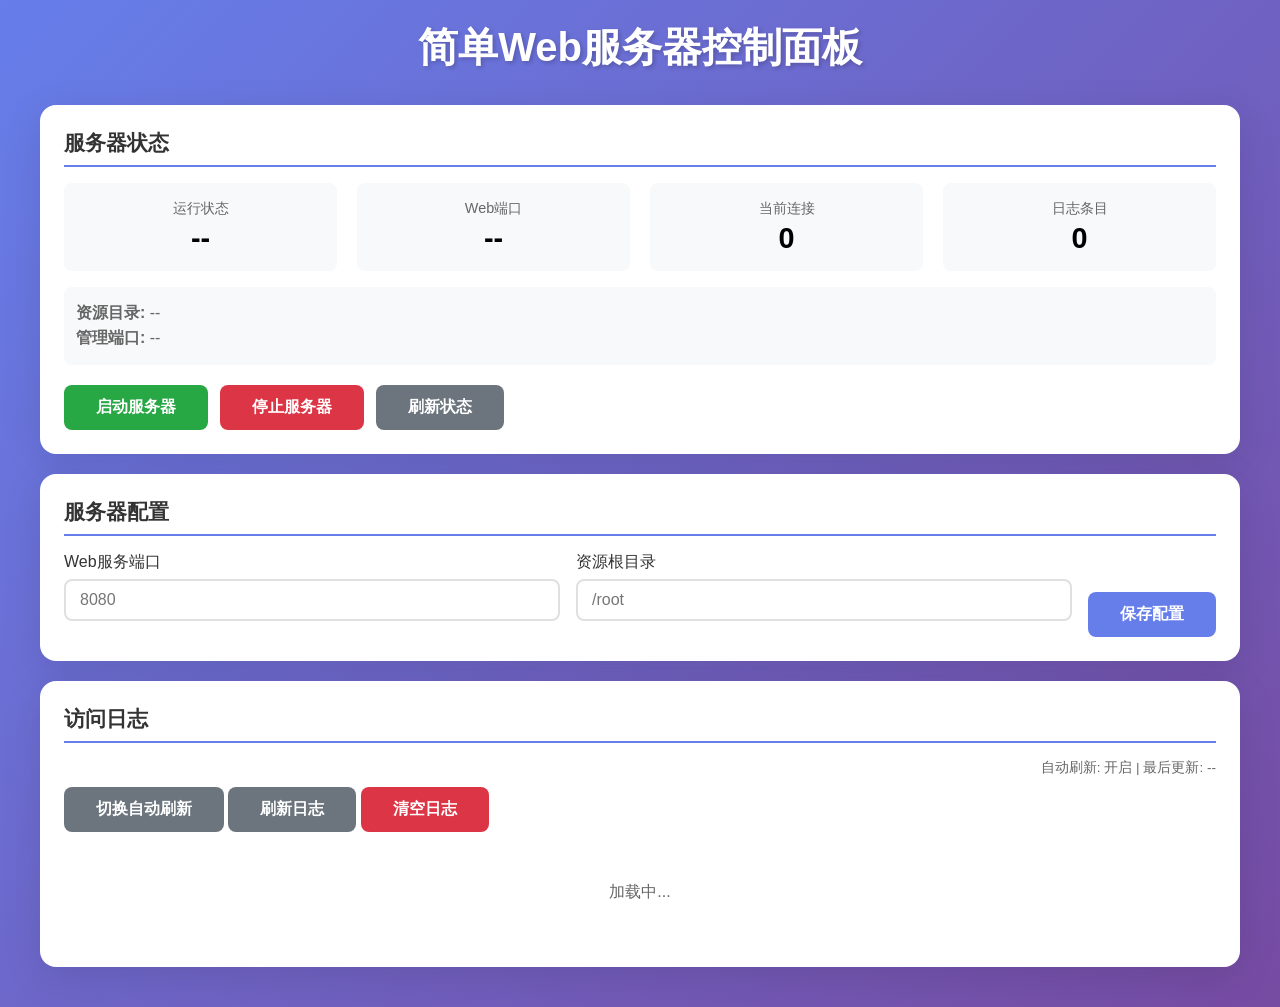
==== static/index.html @ cefb4343 "init commit" ====
<!DOCTYPE html>
<html lang="zh-CN">
<head>
    <meta charset="UTF-8">
    <meta name="viewport" content="width=device-width, initial-scale=1.0">
    <title>简单Web服务器 - 控制面板</title>
    <style>
        * {
            margin: 0;
            padding: 0;
            box-sizing: border-box;
        }
        body {
            font-family: -apple-system, BlinkMacSystemFont, 'Segoe UI', Roboto, sans-serif;
            background: linear-gradient(135deg, #667eea 0%, #764ba2 100%);
            min-height: 100vh;
            padding: 20px;
        }
        .container {
            max-width: 1200px;
            margin: 0 auto;
        }
        h1 {
            color: white;
            text-align: center;
            margin-bottom: 30px;
            font-size: 2.5em;
            text-shadow: 2px 2px 4px rgba(0,0,0,0.2);
        }
        .card {
            background: white;
            border-radius: 16px;
            padding: 24px;
            margin-bottom: 20px;
            box-shadow: 0 10px 40px rgba(0,0,0,0.1);
        }
        .card h2 {
            color: #333;
            margin-bottom: 16px;
            font-size: 1.3em;
            border-bottom: 2px solid #667eea;
            padding-bottom: 8px;
        }
        .status-bar {
            display: flex;
            gap: 20px;
            flex-wrap: wrap;
        }
        .status-item {
            flex: 1;
            min-width: 150px;
            padding: 16px;
            background: #f8f9fa;
            border-radius: 8px;
            text-align: center;
        }
        .status-item .label {
            color: #666;
            font-size: 0.9em;
        }
        .status-item .value {
            font-size: 1.8em;
            font-weight: bold;
            margin-top: 4px;
        }
        .status-item .value.running { color: #28a745; }
        .status-item .value.stopped { color: #dc3545; }
        .btn-group {
            display: flex;
            gap: 12px;
            flex-wrap: wrap;
        }
        .btn {
            padding: 12px 32px;
            border: none;
            border-radius: 8px;
            font-size: 1em;
            cursor: pointer;
            transition: all 0.3s;
            font-weight: 600;
        }
        .btn-primary {
            background: #667eea;
            color: white;
        }
        .btn-primary:hover { background: #5a6fd6; }
        .btn-danger {
            background: #dc3545;
            color: white;
        }
        .btn-danger:hover { background: #c82333; }
        .btn-secondary {
            background: #6c757d;
            color: white;
        }
        .btn-secondary:hover { background: #5a6268; }
        .btn-success {
            background: #28a745;
            color: white;
        }
        .btn-success:hover { background: #218838; }
        .btn:disabled {
            opacity: 0.6;
            cursor: not-allowed;
        }
        .form-group {
            margin-bottom: 16px;
        }
        .form-group label {
            display: block;
            margin-bottom: 6px;
            color: #333;
            font-weight: 500;
        }
        .form-group input {
            width: 100%;
            padding: 10px 14px;
            border: 2px solid #e0e0e0;
            border-radius: 8px;
            font-size: 1em;
            transition: border-color 0.3s;
        }
        .form-group input:focus {
            outline: none;
            border-color: #667eea;
        }
        .config-row {
            display: flex;
            gap: 16px;
            align-items: flex-end;
        }
        .config-row .form-group {
            flex: 1;
        }
        table {
            width: 100%;
            border-collapse: collapse;
        }
        th, td {
            padding: 12px;
            text-align: left;
            border-bottom: 1px solid #e0e0e0;
        }
        th {
            background: #f8f9fa;
            font-weight: 600;
            color: #333;
        }
        tr:hover {
            background: #f8f9fa;
        }
        .log-status {
            display: inline-block;
            padding: 2px 8px;
            border-radius: 4px;
            font-size: 0.85em;
            font-weight: 600;
        }
        .log-status.success { background: #d4edda; color: #155724; }
        .log-status.error { background: #f8d7da; color: #721c24; }
        .log-status.warning { background: #fff3cd; color: #856404; }
        .empty-state {
            text-align: center;
            padding: 40px;
            color: #666;
        }
        .server-info {
            background: #f8f9fa;
            padding: 12px;
            border-radius: 8px;
            margin-top: 16px;
        }
        .server-info p {
            margin: 4px 0;
            color: #666;
        }
        .toast {
            position: fixed;
            top: 20px;
            right: 20px;
            padding: 16px 24px;
            border-radius: 8px;
            color: white;
            font-weight: 500;
            opacity: 0;
            transform: translateX(100px);
            transition: all 0.3s;
            z-index: 1000;
        }
        .toast.show { opacity: 1; transform: translateX(0); }
        .toast.success { background: #28a745; }
        .toast.error { background: #dc3545; }
        .refresh-info {
            text-align: right;
            color: #666;
            font-size: 0.85em;
            margin-bottom: 10px;
        }
    </style>
</head>
<body>
    <div class="container">
        <h1>简单Web服务器控制面板</h1>

        <!-- 状态卡片 -->
        <div class="card">
            <h2>服务器状态</h2>
            <div class="status-bar">
                <div class="status-item">
                    <div class="label">运行状态</div>
                    <div class="value" id="status-value">--</div>
                </div>
                <div class="status-item">
                    <div class="label">Web端口</div>
                    <div class="value" id="port-value">--</div>
                </div>
                <div class="status-item">
                    <div class="label">当前连接</div>
                    <div class="value" id="connections-value">0</div>
                </div>
                <div class="status-item">
                    <div class="label">日志条目</div>
                    <div class="value" id="logs-value">0</div>
                </div>
            </div>
            <div class="server-info">
                <p><strong>资源目录:</strong> <span id="root-dir">--</span></p>
                <p><strong>管理端口:</strong> <span id="admin-port">--</span></p>
            </div>
            <div class="btn-group" style="margin-top: 20px;">
                <button class="btn btn-success" id="btn-start" onclick="startServer()">启动服务器</button>
                <button class="btn btn-danger" id="btn-stop" onclick="stopServer()">停止服务器</button>
                <button class="btn btn-secondary" onclick="refreshStatus()">刷新状态</button>
            </div>
        </div>

        <!-- 配置卡片 -->
        <div class="card">
            <h2>服务器配置</h2>
            <div class="config-row">
                <div class="form-group">
                    <label for="config-port">Web服务端口</label>
                    <input type="number" id="config-port" min="1" max="65535" placeholder="8080">
                </div>
                <div class="form-group">
                    <label for="config-root">资源根目录</label>
                    <input type="text" id="config-root" placeholder="/root">
                </div>
                <button class="btn btn-primary" onclick="updateConfig()">保存配置</button>
            </div>
        </div>

        <!-- 日志卡片 -->
        <div class="card">
            <h2>访问日志</h2>
            <div class="refresh-info">自动刷新: <span id="auto-refresh">开启</span> | 最后更新: <span id="last-update">--</span></div>
            <div style="margin-bottom: 10px;">
                <button class="btn btn-secondary" onclick="toggleAutoRefresh()">切换自动刷新</button>
                <button class="btn btn-secondary" onclick="refreshLogs()">刷新日志</button>
                <button class="btn btn-danger" onclick="clearLogs()">清空日志</button>
            </div>
            <div id="logs-container">
                <div class="empty-state">加载中...</div>
            </div>
        </div>
    </div>

    <!-- 提示消息 -->
    <div class="toast" id="toast"></div>

    <script>
        let autoRefresh = true;
        let refreshInterval;

        // 显示提示消息
        function showToast(message, type = 'success') {
            const toast = document.getElementById('toast');
            toast.textContent = message;
            toast.className = 'toast ' + type + ' show';
            setTimeout(() => toast.classList.remove('show'), 3000);
        }

        // 格式化时间
        function formatTime(timeStr) {
            return timeStr;
        }

        // 获取状态
        async function refreshStatus() {
            try {
                const resp = await fetch('/api/status');
                const data = await resp.json();
                if (data.success) {
                    const status = data.data;
                    document.getElementById('status-value').textContent = status.running ? '运行中' : '已停止';
                    document.getElementById('status-value').className = 'value ' + (status.running ? 'running' : 'stopped');
                    document.getElementById('port-value').textContent = status.port;
                    document.getElementById('connections-value').textContent = status.connections;
                    document.getElementById('logs-value').textContent = status.logCount;
                    document.getElementById('root-dir').textContent = status.rootDir;
                    document.getElementById('admin-port').textContent = status.adminPort;

                    document.getElementById('btn-start').disabled = status.running;
                    document.getElementById('btn-stop').disabled = !status.running;

                    document.getElementById('config-port').value = status.port;
                    document.getElementById('config-root').value = status.rootDir;
                }
            } catch (e) {
                console.error('获取状态失败:', e);
            }
        }

        // 启动服务器
        async function startServer() {
            try {
                const resp = await fetch('/api/start', { method: 'POST' });
                const data = await resp.json();
                showToast(data.message, data.success ? 'success' : 'error');
                if (data.success) {
                    refreshStatus();
                    refreshLogs();
                }
            } catch (e) {
                showToast('启动失败', 'error');
            }
        }

        // 停止服务器
        async function stopServer() {
            try {
                const resp = await fetch('/api/stop', { method: 'POST' });
                const data = await resp.json();
                showToast(data.message, data.success ? 'success' : 'error');
                if (data.success) {
                    refreshStatus();
                }
            } catch (e) {
                showToast('停止失败', 'error');
            }
        }

        // 更新配置
        async function updateConfig() {
            const port = parseInt(document.getElementById('config-port').value);
            const rootDir = document.getElementById('config-root').value;

            try {
                const resp = await fetch('/api/config', {
                    method: 'POST',
                    headers: { 'Content-Type': 'application/json' },
                    body: JSON.stringify({ port, rootDir })
                });
                const data = await resp.json();
                showToast(data.message, data.success ? 'success' : 'error');
                if (data.success) {
                    refreshStatus();
                }
            } catch (e) {
                showToast('配置失败', 'error');
            }
        }

        // 刷新日志
        async function refreshLogs() {
            try {
                const resp = await fetch('/api/logs');
                const data = await resp.json();
                if (data.success) {
                    renderLogs(data.data.logs);
                    document.getElementById('last-update').textContent = new Date().toLocaleTimeString();
                }
            } catch (e) {
                console.error('获取日志失败:', e);
            }
        }

        // 渲染日志表格
        function renderLogs(logs) {
            const container = document.getElementById('logs-container');
            if (!logs || logs.length === 0) {
                container.innerHTML = '<div class="empty-state">暂无访问日志</div>';
                return;
            }

            let html = `
                <table>
                    <thead>
                        <tr>
                            <th>时间</th>
                            <th>客户端IP</th>
                            <th>请求方法</th>
                            <th>URL</th>
                            <th>状态码</th>
                        </tr>
                    </thead>
                    <tbody>
            `;

            logs.forEach(log => {
                const statusClass = log.Status >= 200 && log.Status < 300 ? 'success' :
                                   log.Status >= 400 && log.Status < 500 ? 'warning' : 'error';
                html += `
                    <tr>
                        <td>${log.Time}</td>
                        <td>${log.ClientIP}</td>
                        <td>${log.Method}</td>
                        <td>${log.URL}</td>
                        <td><span class="log-status ${statusClass}">${log.Status}</span></td>
                    </tr>
                `;
            });

            html += '</tbody></table>';
            container.innerHTML = html;
        }

        // 清空日志
        async function clearLogs() {
            if (!confirm('确定要清空所有日志吗？')) return;
            try {
                const resp = await fetch('/api/logs/clear', { method: 'POST' });
                const data = await resp.json();
                showToast(data.message, data.success ? 'success' : 'error');
                if (data.success) {
                    refreshLogs();
                    refreshStatus();
                }
            } catch (e) {
                showToast('清空失败', 'error');
            }
        }

        // 切换自动刷新
        function toggleAutoRefresh() {
            autoRefresh = !autoRefresh;
            document.getElementById('auto-refresh').textContent = autoRefresh ? '开启' : '关闭';
            if (autoRefresh) {
                startAutoRefresh();
            } else {
                clearInterval(refreshInterval);
            }
        }

        // 启动自动刷新
        function startAutoRefresh() {
            clearInterval(refreshInterval);
            refreshInterval = setInterval(() => {
                if (autoRefresh) {
                    refreshStatus();
                    refreshLogs();
                }
            }, 2000);
        }

        // 页面加载完成后初始化
        document.addEventListener('DOMContentLoaded', () => {
            refreshStatus();
            refreshLogs();
            startAutoRefresh();
        });
    </script>
</body>
</html>
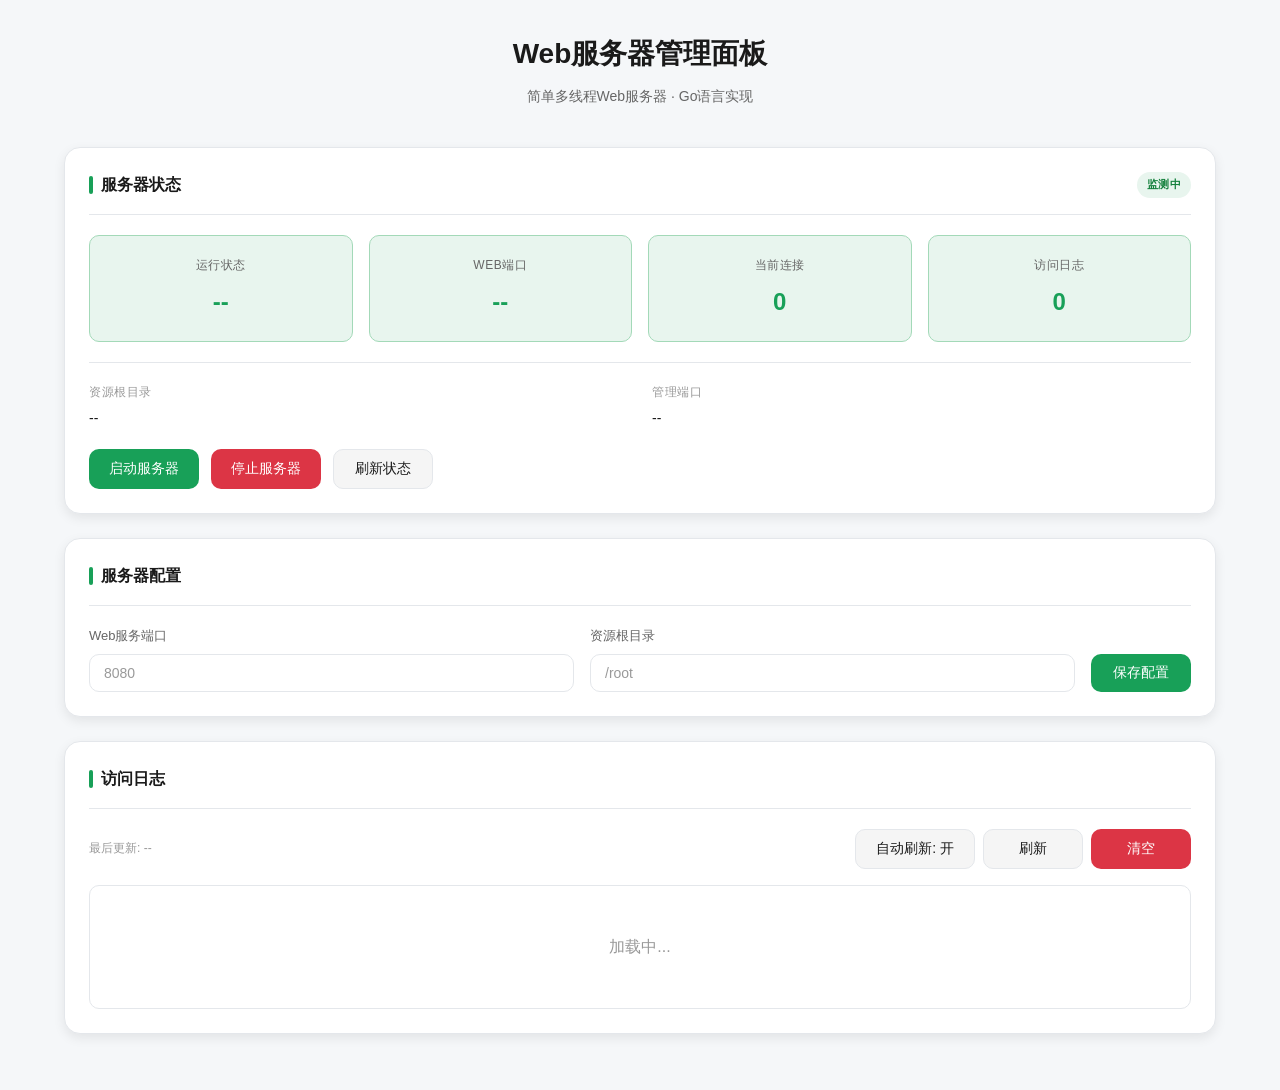
==== commit d489fce9: "feat(ui): 优化Web服务器管理界面和错误页面 - 重构错误响应页面，添加现代化UI设计和中文提示信息 - 更新主页管理面板样式，使用CSS变量和响应式布局 - 添加服务器状态指示器和美化的状" ====
--- a/static/index.html
+++ b/static/index.html
@@ -3,209 +3,454 @@
 <head>
     <meta charset="UTF-8">
     <meta name="viewport" content="width=device-width, initial-scale=1.0">
-    <title>简单Web服务器 - 控制面板</title>
+    <title>Web服务器管理面板</title>
     <style>
+        :root {
+            --primary: #18A058;
+            --primary-dark: #14803c;
+            --primary-light: #e8f5ee;
+            --primary-border: #a3d9b8;
+            --bg-page: #f5f7f9;
+            --bg-card: #ffffff;
+            --text-primary: #1a1a1a;
+            --text-secondary: #666666;
+            --text-muted: #999999;
+            --border-color: #e4e7eb;
+            --shadow-sm: 0 1px 2px rgba(0,0,0,0.05);
+            --shadow-md: 0 4px 12px rgba(0,0,0,0.08);
+            --shadow-lg: 0 8px 24px rgba(0,0,0,0.12);
+            --radius-sm: 6px;
+            --radius-md: 10px;
+            --radius-lg: 16px;
+        }
+
         * {
             margin: 0;
             padding: 0;
             box-sizing: border-box;
         }
+
         body {
-            font-family: -apple-system, BlinkMacSystemFont, 'Segoe UI', Roboto, sans-serif;
-            background: linear-gradient(135deg, #667eea 0%, #764ba2 100%);
+            font-family: -apple-system, BlinkMacSystemFont, 'Segoe UI', Roboto, 'Helvetica Neue', Arial, sans-serif;
+            background: var(--bg-page);
+            color: var(--text-primary);
+            line-height: 1.6;
             min-height: 100vh;
-            padding: 20px;
-        }
+        }
+
         .container {
             max-width: 1200px;
             margin: 0 auto;
-        }
-        h1 {
-            color: white;
+            padding: 32px 24px;
+        }
+
+        /* 页面标题 */
+        .page-header {
             text-align: center;
-            margin-bottom: 30px;
-            font-size: 2.5em;
-            text-shadow: 2px 2px 4px rgba(0,0,0,0.2);
-        }
+            margin-bottom: 40px;
+        }
+
+        .page-title {
+            font-size: 28px;
+            font-weight: 600;
+            color: var(--text-primary);
+            margin-bottom: 8px;
+        }
+
+        .page-subtitle {
+            color: var(--text-secondary);
+            font-size: 14px;
+        }
+
+        /* 卡片样式 */
         .card {
-            background: white;
-            border-radius: 16px;
+            background: var(--bg-card);
+            border-radius: var(--radius-lg);
+            box-shadow: var(--shadow-md);
             padding: 24px;
+            margin-bottom: 24px;
+            border: 1px solid var(--border-color);
+        }
+
+        .card-header {
+            display: flex;
+            align-items: center;
+            justify-content: space-between;
             margin-bottom: 20px;
-            box-shadow: 0 10px 40px rgba(0,0,0,0.1);
-        }
-        .card h2 {
-            color: #333;
-            margin-bottom: 16px;
-            font-size: 1.3em;
-            border-bottom: 2px solid #667eea;
-            padding-bottom: 8px;
-        }
-        .status-bar {
+            padding-bottom: 16px;
+            border-bottom: 1px solid var(--border-color);
+        }
+
+        .card-title {
+            font-size: 16px;
+            font-weight: 600;
+            color: var(--text-primary);
             display: flex;
-            gap: 20px;
+            align-items: center;
+            gap: 8px;
+        }
+
+        .card-title::before {
+            content: '';
+            width: 4px;
+            height: 18px;
+            background: var(--primary);
+            border-radius: 2px;
+        }
+
+        /* 状态网格 */
+        .status-grid {
+            display: grid;
+            grid-template-columns: repeat(auto-fit, minmax(180px, 1fr));
+            gap: 16px;
+        }
+
+        .status-item {
+            background: var(--primary-light);
+            border-radius: var(--radius-md);
+            padding: 20px;
+            text-align: center;
+            border: 1px solid var(--primary-border);
+            transition: transform 0.2s, box-shadow 0.2s;
+        }
+
+        .status-item:hover {
+            transform: translateY(-2px);
+            box-shadow: var(--shadow-md);
+        }
+
+        .status-item .label {
+            font-size: 12px;
+            color: var(--text-secondary);
+            text-transform: uppercase;
+            letter-spacing: 0.5px;
+            margin-bottom: 8px;
+        }
+
+        .status-item .value {
+            font-size: 24px;
+            font-weight: 700;
+            color: var(--primary);
+        }
+
+        .status-item .value.stopped {
+            color: var(--text-muted);
+        }
+
+        .status-item .value.running {
+            color: var(--primary);
+        }
+
+        /* 信息区域 */
+        .info-row {
+            display: flex;
+            gap: 24px;
             flex-wrap: wrap;
-        }
-        .status-item {
+            margin-top: 20px;
+            padding-top: 20px;
+            border-top: 1px solid var(--border-color);
+        }
+
+        .info-item {
             flex: 1;
-            min-width: 150px;
-            padding: 16px;
-            background: #f8f9fa;
-            border-radius: 8px;
-            text-align: center;
-        }
-        .status-item .label {
-            color: #666;
-            font-size: 0.9em;
-        }
-        .status-item .value {
-            font-size: 1.8em;
-            font-weight: bold;
-            margin-top: 4px;
-        }
-        .status-item .value.running { color: #28a745; }
-        .status-item .value.stopped { color: #dc3545; }
+            min-width: 200px;
+        }
+
+        .info-label {
+            font-size: 12px;
+            color: var(--text-muted);
+            text-transform: uppercase;
+            letter-spacing: 0.5px;
+            margin-bottom: 4px;
+        }
+
+        .info-value {
+            font-size: 14px;
+            color: var(--text-primary);
+            font-weight: 500;
+            word-break: break-all;
+        }
+
+        /* 按钮样式 */
         .btn-group {
             display: flex;
             gap: 12px;
             flex-wrap: wrap;
-        }
+            margin-top: 20px;
+        }
+
         .btn {
-            padding: 12px 32px;
+            display: inline-flex;
+            align-items: center;
+            justify-content: center;
+            gap: 8px;
+            padding: 10px 20px;
+            font-size: 14px;
+            font-weight: 500;
             border: none;
-            border-radius: 8px;
-            font-size: 1em;
+            border-radius: var(--radius-md);
             cursor: pointer;
-            transition: all 0.3s;
-            font-weight: 600;
-        }
+            transition: all 0.2s;
+            outline: none;
+            min-width: 100px;
+        }
+
+        .btn:focus-visible {
+            box-shadow: 0 0 0 3px rgba(24, 160, 88, 0.3);
+        }
+
         .btn-primary {
-            background: #667eea;
+            background: var(--primary);
             color: white;
         }
-        .btn-primary:hover { background: #5a6fd6; }
+
+        .btn-primary:hover:not(:disabled) {
+            background: var(--primary-dark);
+            transform: translateY(-1px);
+            box-shadow: 0 4px 12px rgba(24, 160, 88, 0.3);
+        }
+
+        .btn-primary:active:not(:disabled) {
+            transform: translateY(0);
+        }
+
         .btn-danger {
             background: #dc3545;
             color: white;
         }
-        .btn-danger:hover { background: #c82333; }
+
+        .btn-danger:hover:not(:disabled) {
+            background: #c82333;
+            transform: translateY(-1px);
+            box-shadow: 0 4px 12px rgba(220, 53, 69, 0.3);
+        }
+
         .btn-secondary {
-            background: #6c757d;
-            color: white;
-        }
-        .btn-secondary:hover { background: #5a6268; }
-        .btn-success {
-            background: #28a745;
-            color: white;
-        }
-        .btn-success:hover { background: #218838; }
+            background: #f5f5f5;
+            color: var(--text-primary);
+            border: 1px solid var(--border-color);
+        }
+
+        .btn-secondary:hover:not(:disabled) {
+            background: #e8e8e8;
+            border-color: #d0d0d0;
+        }
+
         .btn:disabled {
-            opacity: 0.6;
+            opacity: 0.5;
             cursor: not-allowed;
         }
+
+        /* 表单样式 */
+        .config-form {
+            display: flex;
+            gap: 16px;
+            align-items: flex-end;
+            flex-wrap: wrap;
+        }
+
         .form-group {
-            margin-bottom: 16px;
-        }
+            flex: 1;
+            min-width: 200px;
+        }
+
         .form-group label {
             display: block;
-            margin-bottom: 6px;
-            color: #333;
+            font-size: 13px;
             font-weight: 500;
-        }
+            color: var(--text-secondary);
+            margin-bottom: 8px;
+        }
+
         .form-group input {
             width: 100%;
             padding: 10px 14px;
-            border: 2px solid #e0e0e0;
-            border-radius: 8px;
-            font-size: 1em;
-            transition: border-color 0.3s;
-        }
+            font-size: 14px;
+            border: 1px solid var(--border-color);
+            border-radius: var(--radius-md);
+            background: var(--bg-card);
+            color: var(--text-primary);
+            transition: border-color 0.2s, box-shadow 0.2s;
+        }
+
         .form-group input:focus {
             outline: none;
-            border-color: #667eea;
-        }
-        .config-row {
+            border-color: var(--primary);
+            box-shadow: 0 0 0 3px rgba(24, 160, 88, 0.1);
+        }
+
+        .form-group input::placeholder {
+            color: var(--text-muted);
+        }
+
+        /* 日志表格 */
+        .logs-header {
             display: flex;
-            gap: 16px;
-            align-items: flex-end;
-        }
-        .config-row .form-group {
-            flex: 1;
-        }
-        table {
+            justify-content: space-between;
+            align-items: center;
+            margin-bottom: 16px;
+        }
+
+        .logs-meta {
+            font-size: 12px;
+            color: var(--text-muted);
+        }
+
+        .logs-actions {
+            display: flex;
+            gap: 8px;
+        }
+
+        .logs-table {
             width: 100%;
             border-collapse: collapse;
-        }
-        th, td {
-            padding: 12px;
+            font-size: 13px;
+        }
+
+        .logs-table th {
             text-align: left;
-            border-bottom: 1px solid #e0e0e0;
-        }
-        th {
-            background: #f8f9fa;
+            padding: 12px 16px;
+            background: var(--bg-page);
+            color: var(--text-secondary);
             font-weight: 600;
-            color: #333;
-        }
-        tr:hover {
-            background: #f8f9fa;
-        }
-        .log-status {
+            font-size: 11px;
+            text-transform: uppercase;
+            letter-spacing: 0.5px;
+            border-bottom: 1px solid var(--border-color);
+        }
+
+        .logs-table td {
+            padding: 12px 16px;
+            border-bottom: 1px solid var(--border-color);
+            color: var(--text-primary);
+        }
+
+        .logs-table tr:hover td {
+            background: var(--primary-light);
+        }
+
+        .logs-table tr:last-child td {
+            border-bottom: none;
+        }
+
+        /* 状态标签 */
+        .status-badge {
             display: inline-block;
-            padding: 2px 8px;
-            border-radius: 4px;
-            font-size: 0.85em;
+            padding: 4px 10px;
+            font-size: 11px;
             font-weight: 600;
-        }
-        .log-status.success { background: #d4edda; color: #155724; }
-        .log-status.error { background: #f8d7da; color: #721c24; }
-        .log-status.warning { background: #fff3cd; color: #856404; }
+            border-radius: 20px;
+            text-transform: uppercase;
+            letter-spacing: 0.3px;
+        }
+
+        .status-badge.success {
+            background: #d4edda;
+            color: #155724;
+        }
+
+        .status-badge.warning {
+            background: #fff3cd;
+            color: #856404;
+        }
+
+        .status-badge.error {
+            background: #f8d7da;
+            color: #721c24;
+        }
+
+        .status-badge.info {
+            background: var(--primary-light);
+            color: var(--primary-dark);
+        }
+
+        /* 空状态 */
         .empty-state {
             text-align: center;
-            padding: 40px;
-            color: #666;
-        }
-        .server-info {
-            background: #f8f9fa;
-            padding: 12px;
-            border-radius: 8px;
-            margin-top: 16px;
-        }
-        .server-info p {
-            margin: 4px 0;
-            color: #666;
-        }
+            padding: 48px 24px;
+            color: var(--text-muted);
+        }
+
+        .empty-state svg {
+            width: 48px;
+            height: 48px;
+            margin-bottom: 16px;
+            opacity: 0.5;
+        }
+
+        /* Toast提示 */
         .toast {
             position: fixed;
-            top: 20px;
-            right: 20px;
-            padding: 16px 24px;
-            border-radius: 8px;
+            top: 24px;
+            right: 24px;
+            padding: 14px 20px;
+            border-radius: var(--radius-md);
             color: white;
             font-weight: 500;
+            font-size: 14px;
             opacity: 0;
             transform: translateX(100px);
             transition: all 0.3s;
             z-index: 1000;
-        }
-        .toast.show { opacity: 1; transform: translateX(0); }
-        .toast.success { background: #28a745; }
-        .toast.error { background: #dc3545; }
-        .refresh-info {
-            text-align: right;
-            color: #666;
-            font-size: 0.85em;
-            margin-bottom: 10px;
+            box-shadow: var(--shadow-lg);
+        }
+
+        .toast.show {
+            opacity: 1;
+            transform: translateX(0);
+        }
+
+        .toast.success {
+            background: var(--primary);
+        }
+
+        .toast.error {
+            background: #dc3545;
+        }
+
+        /* 滚动条美化 */
+        ::-webkit-scrollbar {
+            width: 8px;
+            height: 8px;
+        }
+
+        ::-webkit-scrollbar-track {
+            background: var(--bg-page);
+        }
+
+        ::-webkit-scrollbar-thumb {
+            background: var(--border-color);
+            border-radius: 4px;
+        }
+
+        ::-webkit-scrollbar-thumb:hover {
+            background: var(--text-muted);
+        }
+
+        /* 表格容器 */
+        .table-container {
+            max-height: 400px;
+            overflow-y: auto;
+            border-radius: var(--radius-md);
+            border: 1px solid var(--border-color);
         }
     </style>
 </head>
 <body>
     <div class="container">
-        <h1>简单Web服务器控制面板</h1>
-
-        <!-- 状态卡片 -->
+        <!-- 页面标题 -->
+        <div class="page-header">
+            <h1 class="page-title">Web服务器管理面板</h1>
+            <p class="page-subtitle">简单多线程Web服务器 · Go语言实现</p>
+        </div>
+
+        <!-- 服务器状态卡片 -->
         <div class="card">
-            <h2>服务器状态</h2>
-            <div class="status-bar">
+            <div class="card-header">
+                <h2 class="card-title">服务器状态</h2>
+                <span id="status-indicator" class="status-badge info">监测中</span>
+            </div>
+            <div class="status-grid">
                 <div class="status-item">
                     <div class="label">运行状态</div>
                     <div class="value" id="status-value">--</div>
@@ -219,25 +464,39 @@
                     <div class="value" id="connections-value">0</div>
                 </div>
                 <div class="status-item">
-                    <div class="label">日志条目</div>
+                    <div class="label">访问日志</div>
                     <div class="value" id="logs-value">0</div>
                 </div>
             </div>
-            <div class="server-info">
-                <p><strong>资源目录:</strong> <span id="root-dir">--</span></p>
-                <p><strong>管理端口:</strong> <span id="admin-port">--</span></p>
-            </div>
-            <div class="btn-group" style="margin-top: 20px;">
-                <button class="btn btn-success" id="btn-start" onclick="startServer()">启动服务器</button>
-                <button class="btn btn-danger" id="btn-stop" onclick="stopServer()">停止服务器</button>
-                <button class="btn btn-secondary" onclick="refreshStatus()">刷新状态</button>
+            <div class="info-row">
+                <div class="info-item">
+                    <div class="info-label">资源根目录</div>
+                    <div class="info-value" id="root-dir">--</div>
+                </div>
+                <div class="info-item">
+                    <div class="info-label">管理端口</div>
+                    <div class="info-value" id="admin-port">--</div>
+                </div>
+            </div>
+            <div class="btn-group">
+                <button class="btn btn-primary" id="btn-start" onclick="startServer()">
+                    <span>启动服务器</span>
+                </button>
+                <button class="btn btn-danger" id="btn-stop" onclick="stopServer()">
+                    <span>停止服务器</span>
+                </button>
+                <button class="btn btn-secondary" onclick="refreshStatus()">
+                    <span>刷新状态</span>
+                </button>
             </div>
         </div>
 
-        <!-- 配置卡片 -->
+        <!-- 服务器配置卡片 -->
         <div class="card">
-            <h2>服务器配置</h2>
-            <div class="config-row">
+            <div class="card-header">
+                <h2 class="card-title">服务器配置</h2>
+            </div>
+            <div class="config-form">
                 <div class="form-group">
                     <label for="config-port">Web服务端口</label>
                     <input type="number" id="config-port" min="1" max="65535" placeholder="8080">
@@ -250,22 +509,30 @@
             </div>
         </div>
 
-        <!-- 日志卡片 -->
+        <!-- 访问日志卡片 -->
         <div class="card">
-            <h2>访问日志</h2>
-            <div class="refresh-info">自动刷新: <span id="auto-refresh">开启</span> | 最后更新: <span id="last-update">--</span></div>
-            <div style="margin-bottom: 10px;">
-                <button class="btn btn-secondary" onclick="toggleAutoRefresh()">切换自动刷新</button>
-                <button class="btn btn-secondary" onclick="refreshLogs()">刷新日志</button>
-                <button class="btn btn-danger" onclick="clearLogs()">清空日志</button>
-            </div>
-            <div id="logs-container">
-                <div class="empty-state">加载中...</div>
+            <div class="card-header">
+                <h2 class="card-title">访问日志</h2>
+            </div>
+            <div class="logs-header">
+                <span class="logs-meta">最后更新: <span id="last-update">--</span></span>
+                <div class="logs-actions">
+                    <button class="btn btn-secondary" onclick="toggleAutoRefresh()">
+                        <span id="auto-refresh-text">自动刷新: 开</span>
+                    </button>
+                    <button class="btn btn-secondary" onclick="refreshLogs()">刷新</button>
+                    <button class="btn btn-danger" onclick="clearLogs()">清空</button>
+                </div>
+            </div>
+            <div class="table-container">
+                <div id="logs-container">
+                    <div class="empty-state">加载中...</div>
+                </div>
             </div>
         </div>
     </div>
 
-    <!-- 提示消息 -->
+    <!-- Toast提示 -->
     <div class="toast" id="toast"></div>
 
     <script>
@@ -278,11 +545,6 @@
             toast.textContent = message;
             toast.className = 'toast ' + type + ' show';
             setTimeout(() => toast.classList.remove('show'), 3000);
-        }
-
-        // 格式化时间
-        function formatTime(timeStr) {
-            return timeStr;
         }
 
         // 获取状态
@@ -292,19 +554,37 @@
                 const data = await resp.json();
                 if (data.success) {
                     const status = data.data;
-                    document.getElementById('status-value').textContent = status.running ? '运行中' : '已停止';
+
+                    // 更新状态显示
+                    const statusText = status.running ? '运行中' : '已停止';
+                    document.getElementById('status-value').textContent = statusText;
                     document.getElementById('status-value').className = 'value ' + (status.running ? 'running' : 'stopped');
+
+                    // 更新状态指示器
+                    const indicator = document.getElementById('status-indicator');
+                    if (status.running) {
+                        indicator.textContent = '运行中';
+                        indicator.className = 'status-badge success';
+                    } else {
+                        indicator.textContent = '已停止';
+                        indicator.className = 'status-badge warning';
+                    }
+
                     document.getElementById('port-value').textContent = status.port;
                     document.getElementById('connections-value').textContent = status.connections;
                     document.getElementById('logs-value').textContent = status.logCount;
                     document.getElementById('root-dir').textContent = status.rootDir;
                     document.getElementById('admin-port').textContent = status.adminPort;
 
+                    // 更新按钮状态
                     document.getElementById('btn-start').disabled = status.running;
                     document.getElementById('btn-stop').disabled = !status.running;
 
-                    document.getElementById('config-port').value = status.port;
-                    document.getElementById('config-root').value = status.rootDir;
+                    // 只在用户未聚焦输入框时才更新值
+                    const portInput = document.getElementById('config-port');
+                    const rootInput = document.getElementById('config-root');
+                    if (!portInput.matches(':focus')) portInput.value = status.port;
+                    if (!rootInput.matches(':focus')) rootInput.value = status.rootDir;
                 }
             } catch (e) {
                 console.error('获取状态失败:', e);
@@ -384,14 +664,14 @@
             }
 
             let html = `
-                <table>
+                <table class="logs-table">
                     <thead>
                         <tr>
                             <th>时间</th>
                             <th>客户端IP</th>
-                            <th>请求方法</th>
+                            <th>方法</th>
                             <th>URL</th>
-                            <th>状态码</th>
+                            <th>状态</th>
                         </tr>
                     </thead>
                     <tbody>
@@ -404,9 +684,9 @@
                     <tr>
                         <td>${log.Time}</td>
                         <td>${log.ClientIP}</td>
-                        <td>${log.Method}</td>
-                        <td>${log.URL}</td>
-                        <td><span class="log-status ${statusClass}">${log.Status}</span></td>
+                        <td><span class="status-badge info">${log.Method}</span></td>
+                        <td style="max-width: 200px; overflow: hidden; text-overflow: ellipsis; white-space: nowrap;">${log.URL}</td>
+                        <td><span class="status-badge ${statusClass}">${log.Status}</span></td>
                     </tr>
                 `;
             });
@@ -434,7 +714,7 @@
         // 切换自动刷新
         function toggleAutoRefresh() {
             autoRefresh = !autoRefresh;
-            document.getElementById('auto-refresh').textContent = autoRefresh ? '开启' : '关闭';
+            document.getElementById('auto-refresh-text').textContent = '自动刷新: ' + (autoRefresh ? '开' : '关');
             if (autoRefresh) {
                 startAutoRefresh();
             } else {
